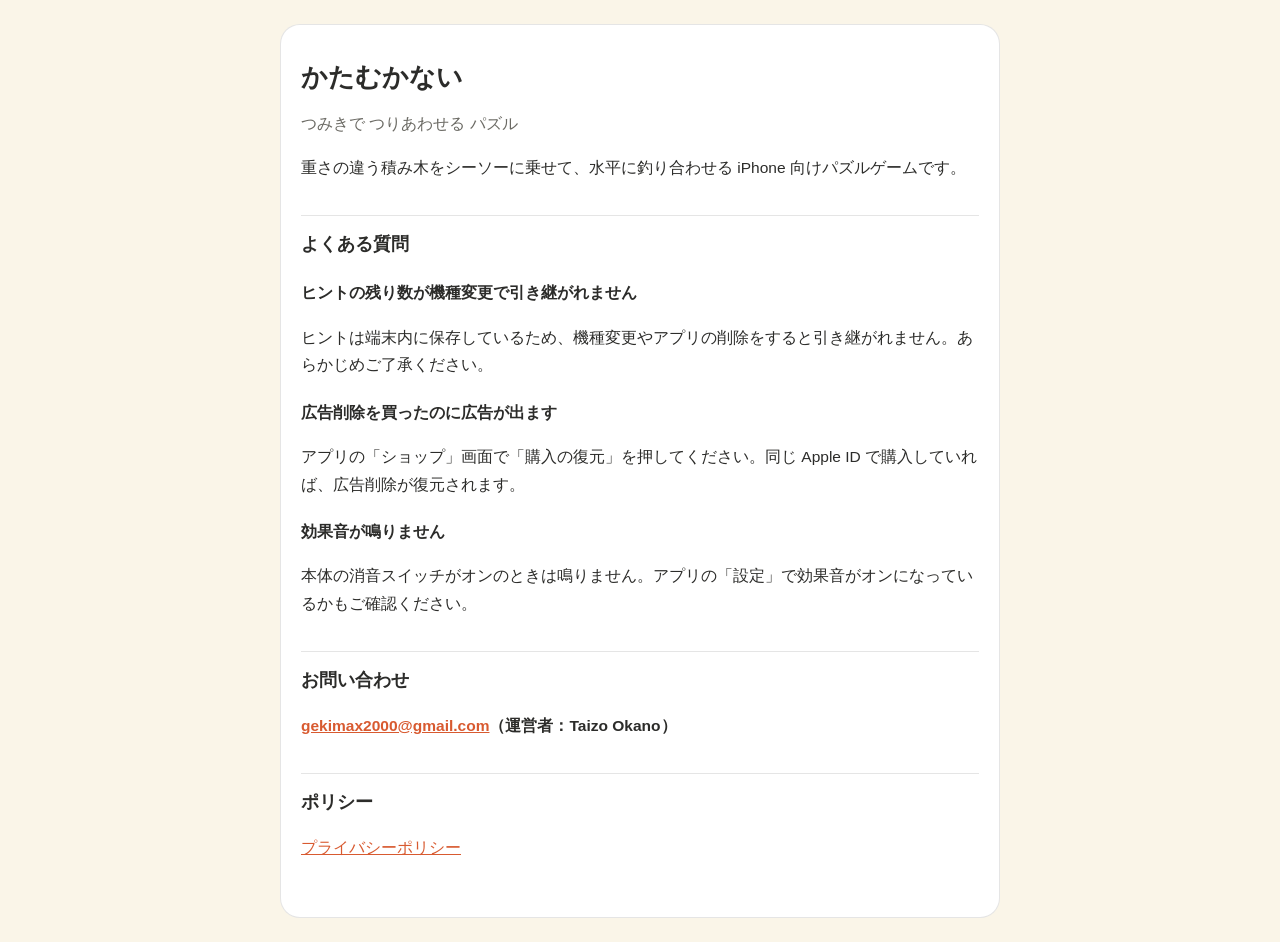
==== index.html @ 8c8b8c06 "サポートページとプライバシーポリシーを公開 Co-Authored-By: Claude Opus 5.5 <noreply@anthropic.com>" ====
<!doctype html>
<html lang="ja">
<head>
<meta charset="utf-8">
<meta name="viewport" content="width=device-width, initial-scale=1">
<title>かたむかない サポート</title>
<link rel="stylesheet" href="style.css">
</head>
<body>
<main>
  <h1>かたむかない</h1>
  <p class="lead">つみきで つりあわせる パズル</p>
  <p>重さの違う積み木をシーソーに乗せて、水平に釣り合わせる iPhone 向けパズルゲームです。</p>

  <h2>よくある質問</h2>
  <h3>ヒントの残り数が機種変更で引き継がれません</h3>
  <p>ヒントは端末内に保存しているため、機種変更やアプリの削除をすると引き継がれません。あらかじめご了承ください。</p>
  <h3>広告削除を買ったのに広告が出ます</h3>
  <p>アプリの「ショップ」画面で「購入の復元」を押してください。同じ Apple ID で購入していれば、広告削除が復元されます。</p>
  <h3>効果音が鳴りません</h3>
  <p>本体の消音スイッチがオンのときは鳴りません。アプリの「設定」で効果音がオンになっているかもご確認ください。</p>

  <h2>お問い合わせ</h2>
  <p class="contact"><a href="mailto:gekimax2000@gmail.com">gekimax2000@gmail.com</a>（運営者：Taizo Okano）</p>

  <h2>ポリシー</h2>
  <p><a href="privacy.html">プライバシーポリシー</a></p>
</main>
</body>
</html>
---- style.css ----
:root {
  --bg: #faf5e8;
  --card: #ffffff;
  --text: #2c2c2a;
  --muted: #6b6a64;
  --accent: #d85a30;
  --border: rgba(0, 0, 0, 0.1);
}
@media (prefers-color-scheme: dark) {
  :root {
    --bg: #1d1c1a;
    --card: #2a2926;
    --text: #f1efe8;
    --muted: #b4b2a9;
    --accent: #f0997b;
    --border: rgba(255, 255, 255, 0.12);
  }
}
* { box-sizing: border-box; }
body {
  margin: 0;
  background: var(--bg);
  color: var(--text);
  font-family: -apple-system, BlinkMacSystemFont, "Hiragino Sans", "Hiragino Kaku Gothic ProN", "Noto Sans JP", sans-serif;
  line-height: 1.8;
}
main {
  max-width: 720px;
  margin: 24px auto;
  padding: 24px 20px 40px;
  background: var(--card);
  border: 1px solid var(--border);
  border-radius: 20px;
}
@media (max-width: 760px) {
  main { margin: 0; border-radius: 0; border: 0; }
}
h1 { font-size: 1.6rem; margin: 0.2em 0 0.4em; }
h2 { font-size: 1.15rem; margin: 1.8em 0 0.4em; padding-top: 0.6em; border-top: 1px solid var(--border); }
h3 { font-size: 1rem; margin: 1.2em 0 0.2em; }
p, li { font-size: 0.97rem; }
ul { padding-left: 1.3em; }
a { color: var(--accent); }
.app { margin: 0; font-size: 0.9rem; }
.app a { text-decoration: none; font-weight: 600; }
.date, .lead { color: var(--muted); margin-top: 0; }
.contact { font-weight: 600; }
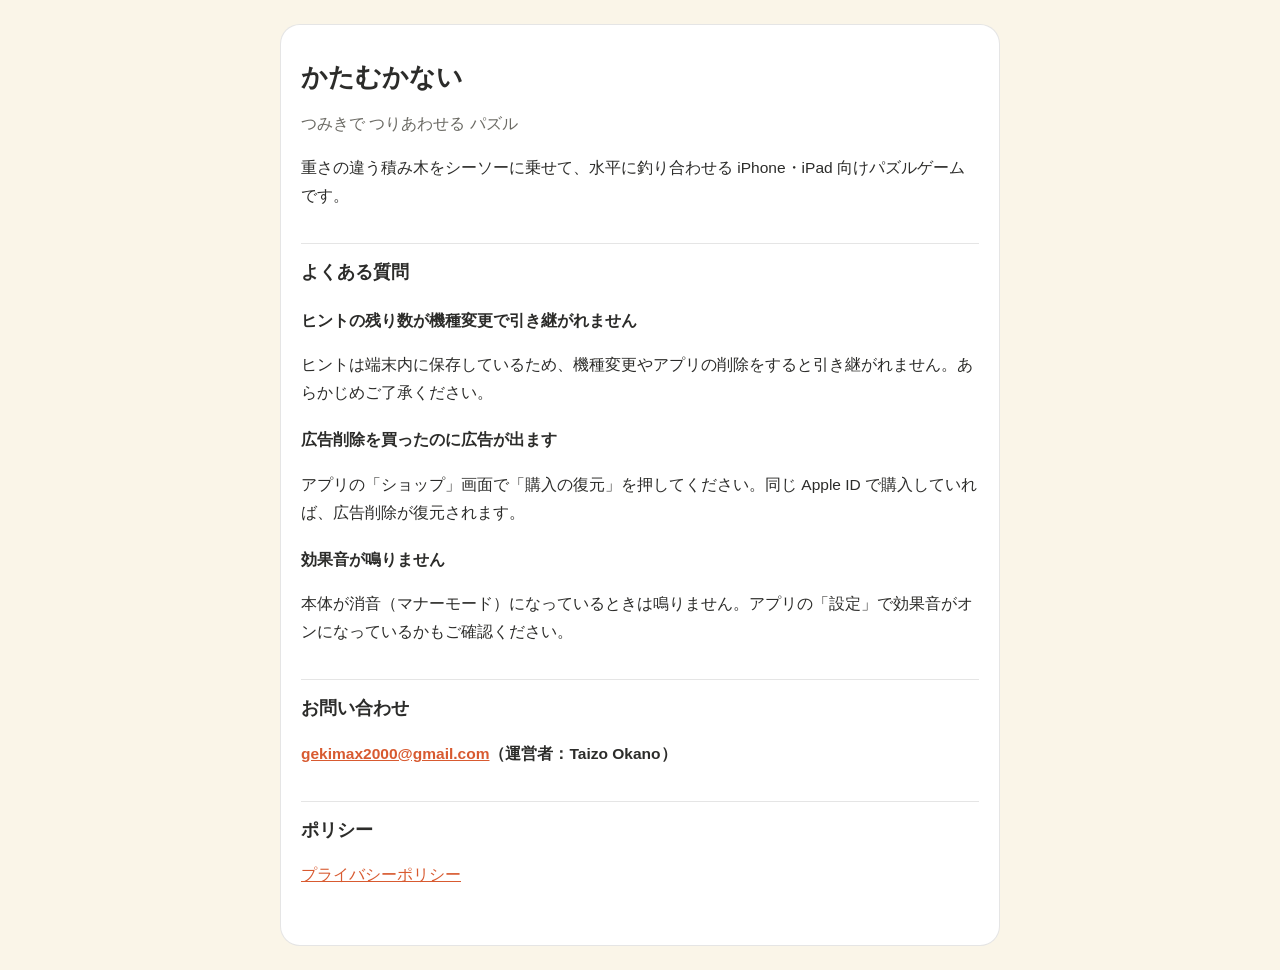
==== commit d0e59b52: "サポートページとプライバシーポリシーを iPad にも対応した書き方に直す Co-Authored-By: Claude Opus 5.5 <noreply@anthropic.com>" ====
--- a/index.html
+++ b/index.html
@@ -10,7 +10,7 @@
 <main>
   <h1>かたむかない</h1>
   <p class="lead">つみきで つりあわせる パズル</p>
-  <p>重さの違う積み木をシーソーに乗せて、水平に釣り合わせる iPhone 向けパズルゲームです。</p>
+  <p>重さの違う積み木をシーソーに乗せて、水平に釣り合わせる iPhone・iPad 向けパズルゲームです。</p>
 
   <h2>よくある質問</h2>
   <h3>ヒントの残り数が機種変更で引き継がれません</h3>
@@ -18,7 +18,7 @@
   <h3>広告削除を買ったのに広告が出ます</h3>
   <p>アプリの「ショップ」画面で「購入の復元」を押してください。同じ Apple ID で購入していれば、広告削除が復元されます。</p>
   <h3>効果音が鳴りません</h3>
-  <p>本体の消音スイッチがオンのときは鳴りません。アプリの「設定」で効果音がオンになっているかもご確認ください。</p>
+  <p>本体が消音（マナーモード）になっているときは鳴りません。アプリの「設定」で効果音がオンになっているかもご確認ください。</p>
 
   <h2>お問い合わせ</h2>
   <p class="contact"><a href="mailto:gekimax2000@gmail.com">gekimax2000@gmail.com</a>（運営者：Taizo Okano）</p>
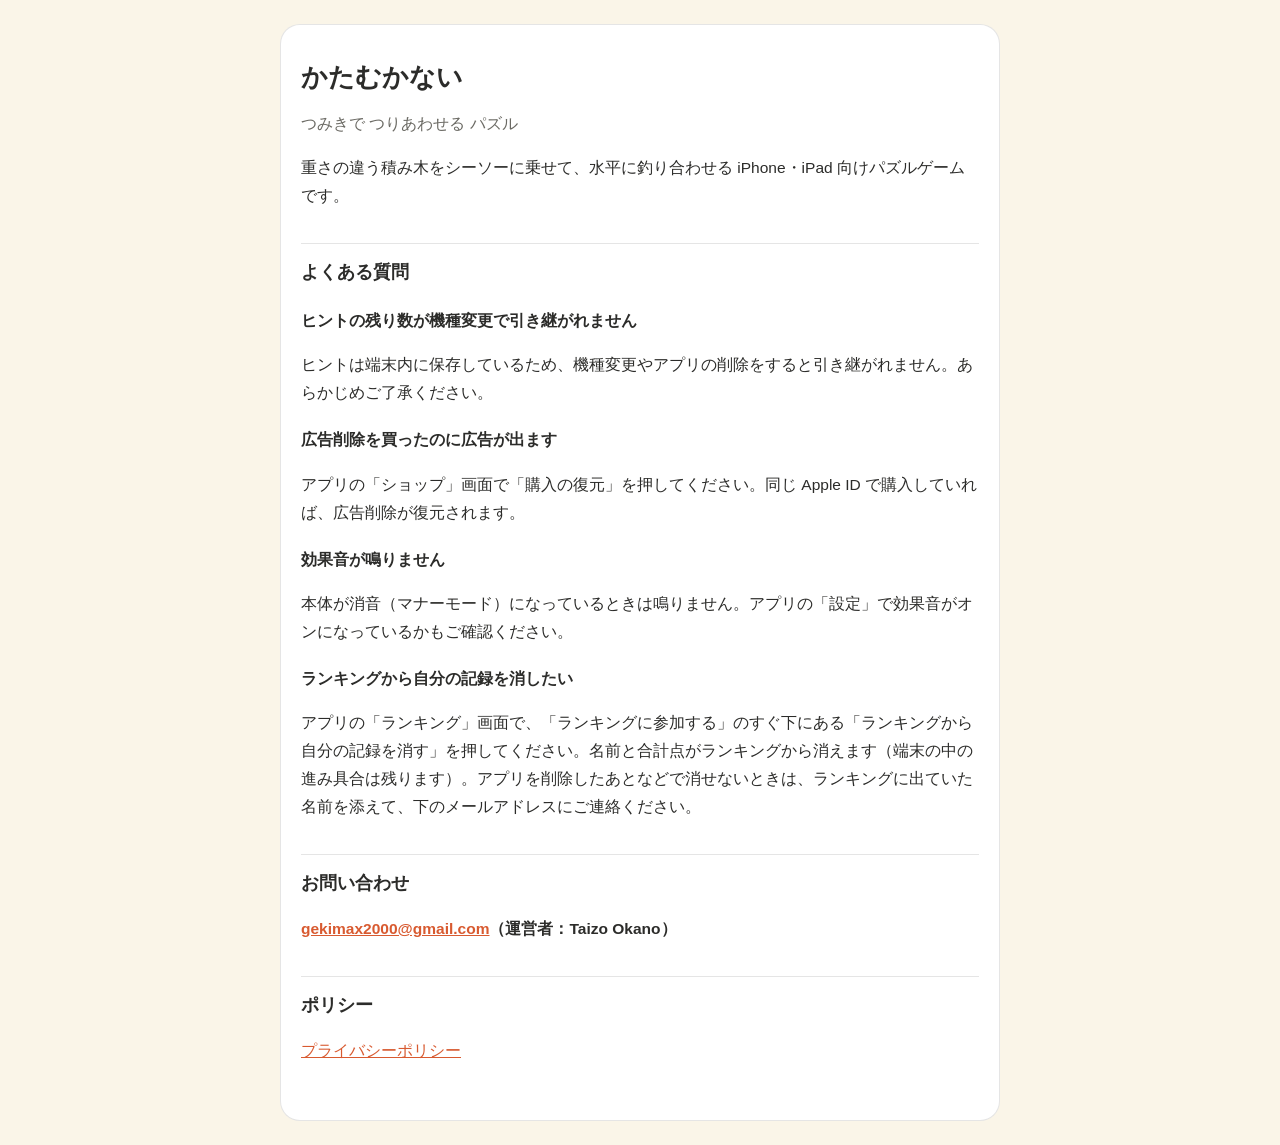
==== commit f02f4d13: "ランキングの記録を消す方法を、プライバシーポリシーとよくある質問に追加 Co-Authored-By: Claude Opus 5.5 <noreply@anthropic.com>" ====
--- a/index.html
+++ b/index.html
@@ -20,6 +20,9 @@
   <h3>効果音が鳴りません</h3>
   <p>本体が消音（マナーモード）になっているときは鳴りません。アプリの「設定」で効果音がオンになっているかもご確認ください。</p>
 
+  <h3>ランキングから自分の記録を消したい</h3>
+  <p>アプリの「ランキング」画面で、「ランキングに参加する」のすぐ下にある「ランキングから自分の記録を消す」を押してください。名前と合計点がランキングから消えます（端末の中の進み具合は残ります）。アプリを削除したあとなどで消せないときは、ランキングに出ていた名前を添えて、下のメールアドレスにご連絡ください。</p>
+
   <h2>お問い合わせ</h2>
   <p class="contact"><a href="mailto:gekimax2000@gmail.com">gekimax2000@gmail.com</a>（運営者：Taizo Okano）</p>
 
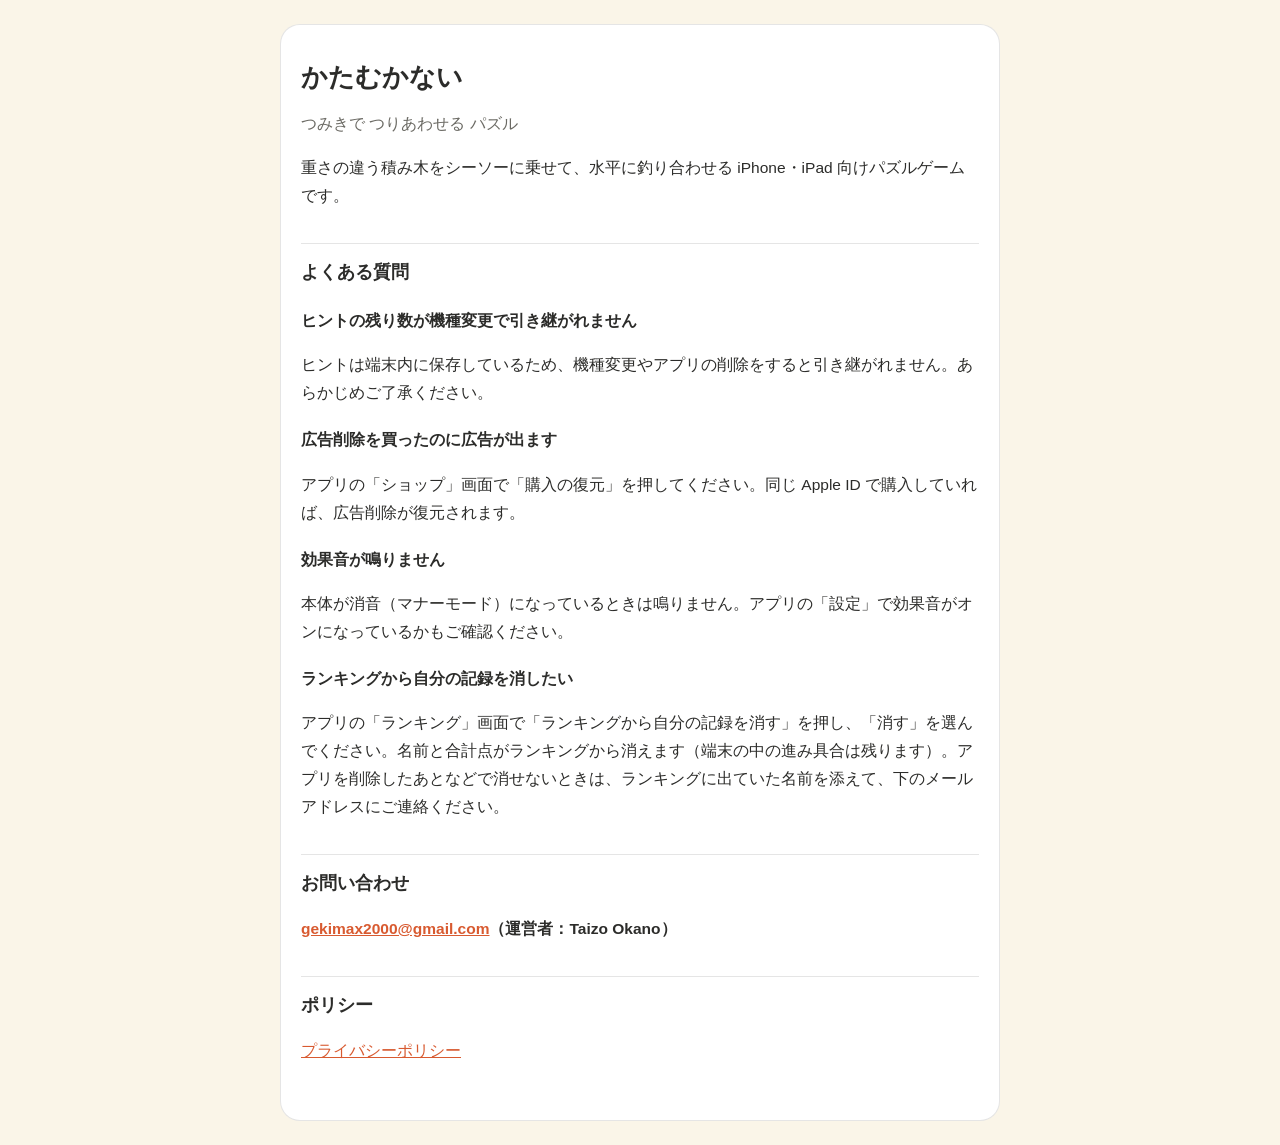
==== commit 2e5283f9: "ランキングの参加トグルをやめ、登録／消すのリンクに合わせて説明を直す Co-Authored-By: Claude Opus 5.5 <noreply@anthropic.com>" ====
--- a/index.html
+++ b/index.html
@@ -21,7 +21,7 @@
   <p>本体が消音（マナーモード）になっているときは鳴りません。アプリの「設定」で効果音がオンになっているかもご確認ください。</p>
 
   <h3>ランキングから自分の記録を消したい</h3>
-  <p>アプリの「ランキング」画面で、「ランキングに参加する」のすぐ下にある「ランキングから自分の記録を消す」を押してください。名前と合計点がランキングから消えます（端末の中の進み具合は残ります）。アプリを削除したあとなどで消せないときは、ランキングに出ていた名前を添えて、下のメールアドレスにご連絡ください。</p>
+  <p>アプリの「ランキング」画面で「ランキングから自分の記録を消す」を押し、「消す」を選んでください。名前と合計点がランキングから消えます（端末の中の進み具合は残ります）。アプリを削除したあとなどで消せないときは、ランキングに出ていた名前を添えて、下のメールアドレスにご連絡ください。</p>
 
   <h2>お問い合わせ</h2>
   <p class="contact"><a href="mailto:gekimax2000@gmail.com">gekimax2000@gmail.com</a>（運営者：Taizo Okano）</p>
